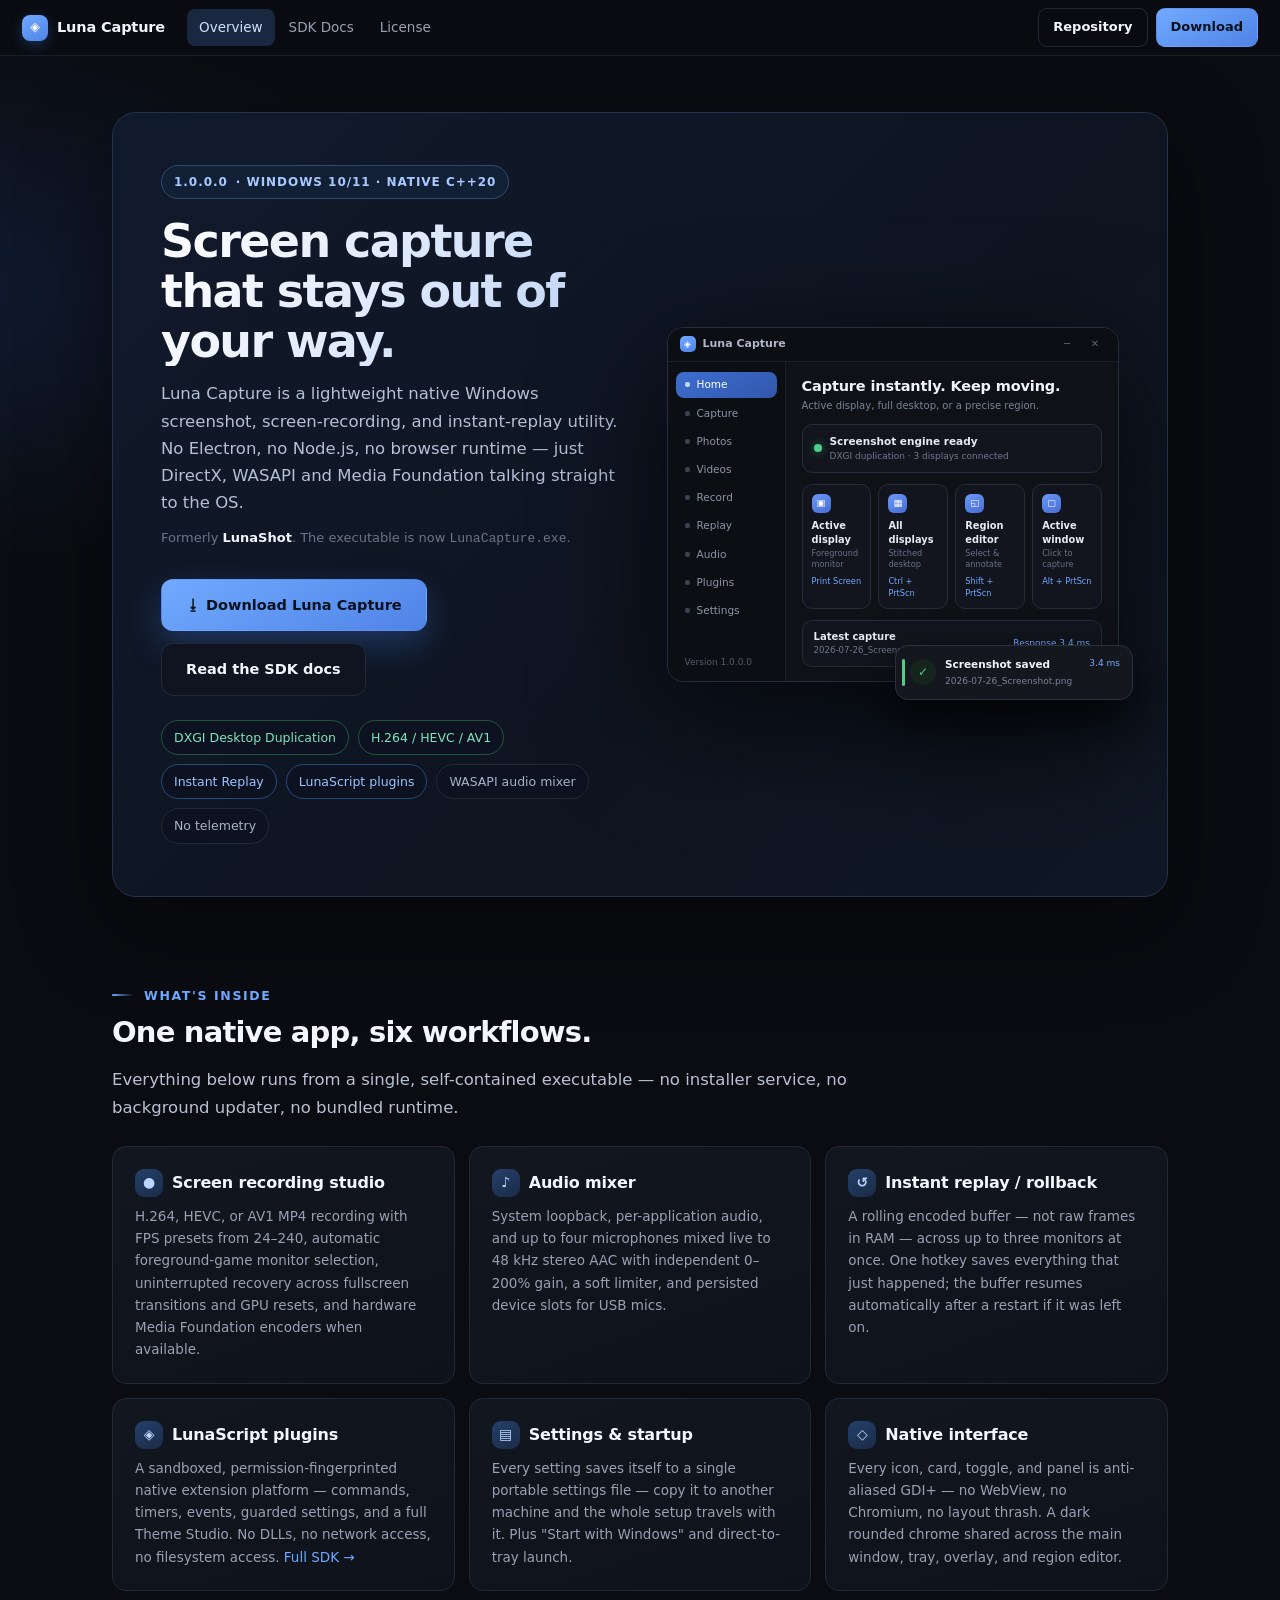
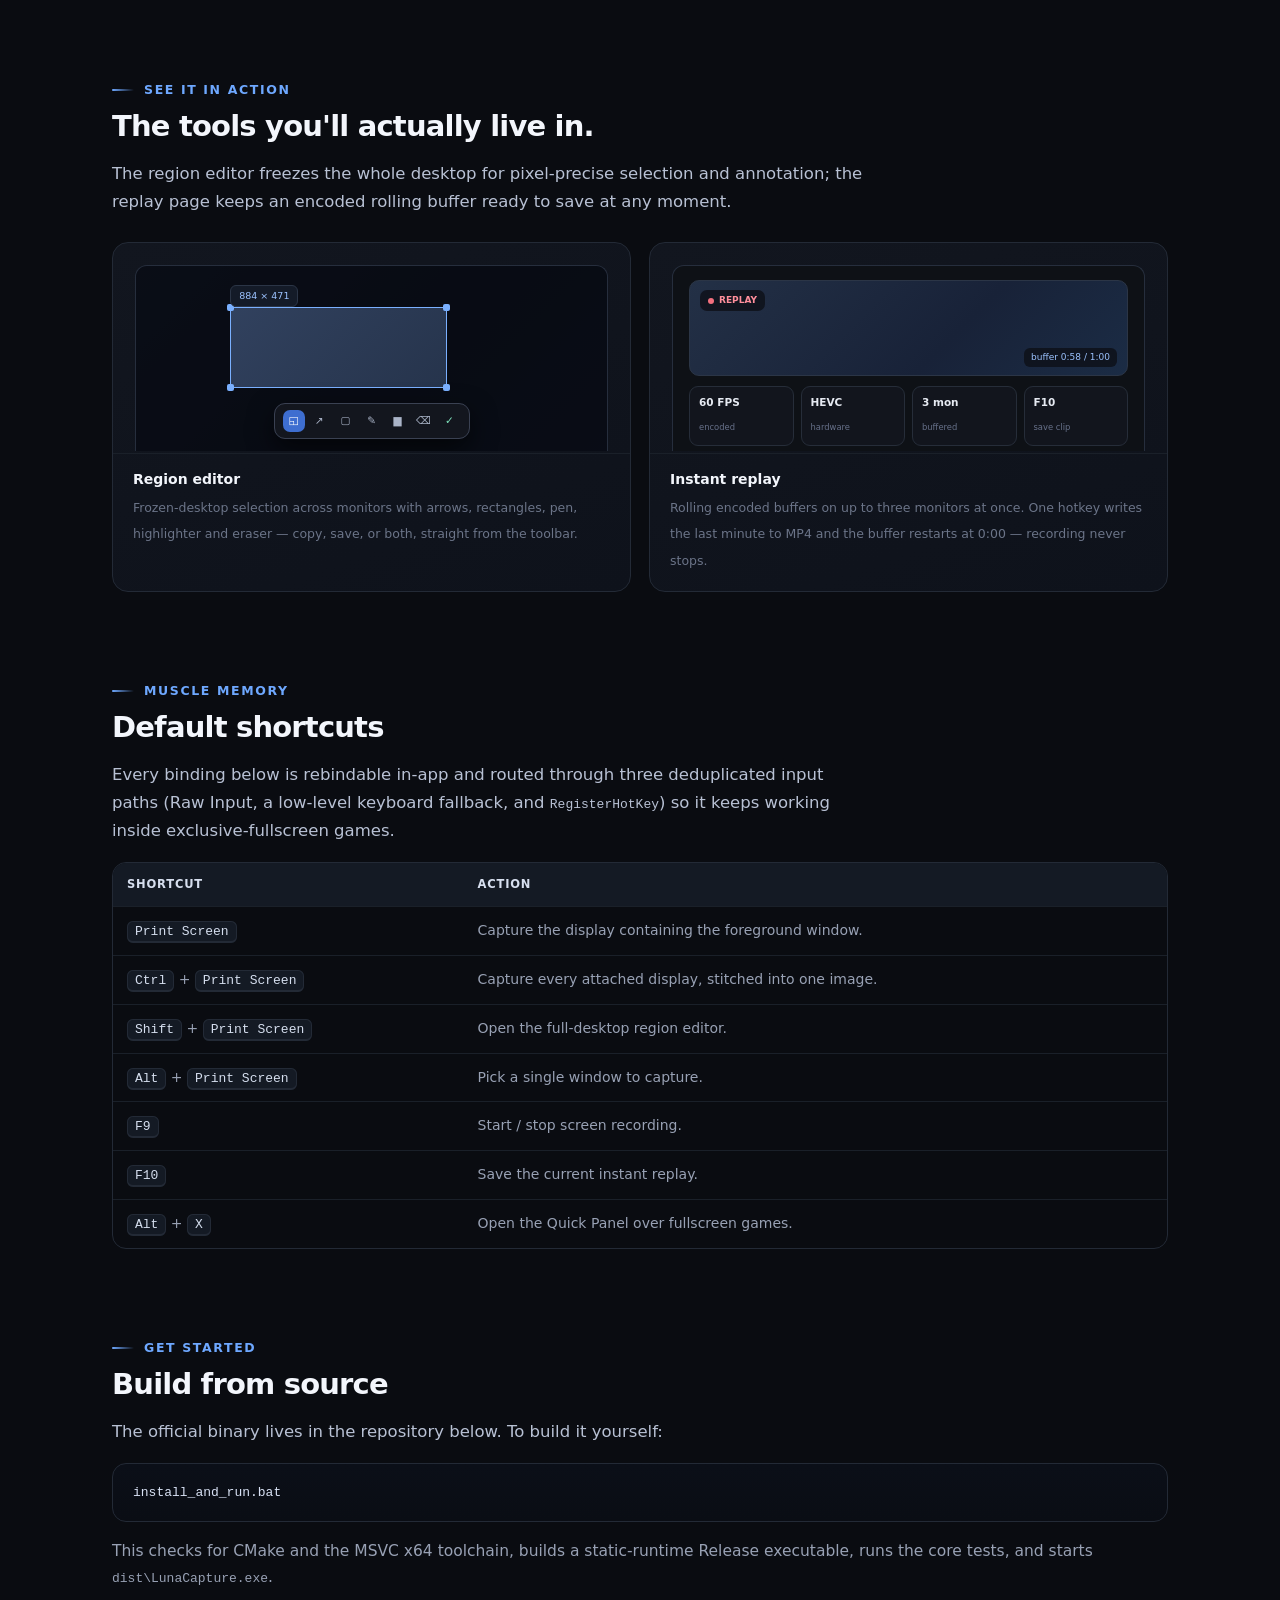
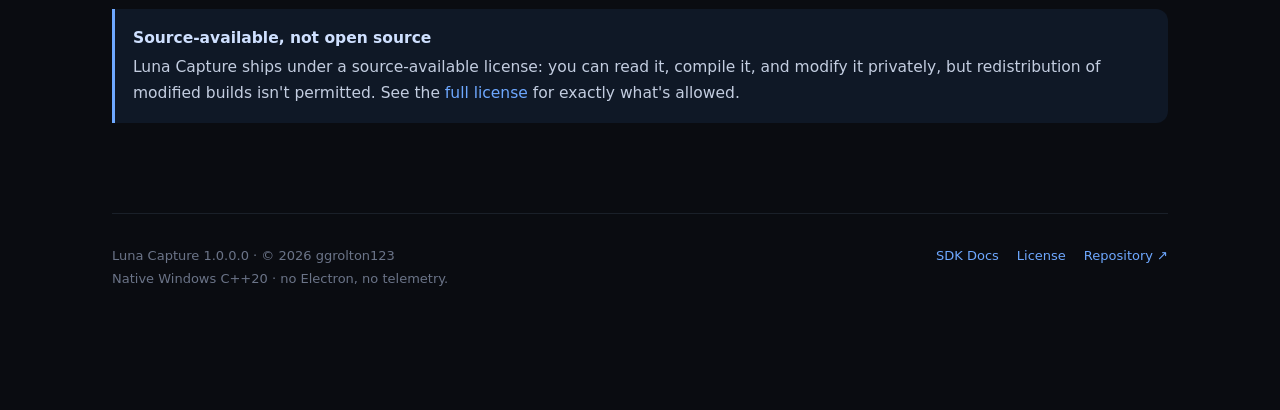
==== docs/index.html @ bbb8780d "sdfsdfsdf" ====
<!doctype html>
<html lang="en">
<head>
  <meta charset="utf-8">
  <meta name="viewport" content="width=device-width,initial-scale=1">
  <meta name="description" content="Luna Capture — a lightweight native Windows screenshot, screen-recording, and instant-replay utility written in C++20. No Electron, no browser runtime.">
  <title>Luna Capture — native Windows screenshot &amp; recording</title>
  <link rel="stylesheet" href="style.css">
  <script src="version.js" defer></script>
</head>
<body>
<header class="sitebar">
  <a class="sitebrand" href="index.html"><span class="sitemark">◈</span><span>Luna Capture</span></a>
  <nav class="sitenav">
    <a href="index.html" class="current">Overview</a>
    <a href="plugin-sdk.html">SDK Docs</a>
    <a href="license.html">License</a>
  </nav>
  <div class="siteactions">
    <a class="sitebtn ghost" href="https://github.com/LouSkull/LunaCapture" target="_blank" rel="noopener">Repository</a>
    <a class="sitebtn solid" href="https://github.com/LouSkull/LunaCapture/releases" target="_blank" rel="noopener">Download</a>
  </div>
</header>

<main class="page">
  <header class="hero split">
    <div>
      <span class="eyebrow"><span class="app-version">1.0.0.0</span> · WINDOWS 10/11 · NATIVE C++20</span>
      <h1>Screen capture that stays out of your way.</h1>
      <p class="lead">Luna Capture is a lightweight native Windows screenshot, screen-recording, and instant-replay utility. No Electron, no Node.js, no browser runtime — just DirectX, WASAPI and Media Foundation talking straight to the OS.</p>
      <p class="formerly">Formerly <strong>LunaShot</strong>. The executable is now <code>LunaCapture.exe</code>.</p>
      <div class="cta">
        <a class="btn primary" href="https://github.com/LouSkull/LunaCapture/releases" target="_blank" rel="noopener">⭳ Download Luna Capture</a>
        <a class="btn secondary" href="plugin-sdk.html">Read the SDK docs</a>
      </div>
      <div class="chips">
        <span class="chip ok">DXGI Desktop Duplication</span>
        <span class="chip ok">H.264 / HEVC / AV1</span>
        <span class="chip blue">Instant Replay</span>
        <span class="chip blue">LunaScript plugins</span>
        <span class="chip">WASAPI audio mixer</span>
        <span class="chip">No telemetry</span>
      </div>
    </div>

    <!-- The actual app, redrawn in CSS — no screenshots, fully offline. -->
    <div class="heroart" aria-hidden="true">
      <div class="appwin">
        <div class="titlebar">
          <span class="t-title"><span class="sitemark">◈</span>Luna Capture</span>
          <span class="t-controls"><span>─</span><span>✕</span></span>
        </div>
        <div class="appbody">
          <div class="appside">
            <div class="navitem on"><span class="dot"></span>Home</div>
            <div class="navitem"><span class="dot"></span>Capture</div>
            <div class="navitem"><span class="dot"></span>Photos</div>
            <div class="navitem"><span class="dot"></span>Videos</div>
            <div class="navitem"><span class="dot"></span>Record</div>
            <div class="navitem"><span class="dot"></span>Replay</div>
            <div class="navitem"><span class="dot"></span>Audio</div>
            <div class="navitem"><span class="dot"></span>Plugins</div>
            <div class="navitem"><span class="dot"></span>Settings</div>
            <div class="navver">Version <span class="app-version">1.0.0.0</span></div>
          </div>
          <div class="appmain">
            <div class="headline">Capture instantly. Keep moving.</div>
            <div class="subline">Active display, full desktop, or a precise region.</div>
            <div class="appstatus">
              <span class="led"></span>
              <div>
                <div class="s-title">Screenshot engine ready</div>
                <div class="s-sub">DXGI duplication · 3 displays connected</div>
              </div>
            </div>
            <div class="appcards">
              <div class="appcard"><div class="badge">▣</div><div class="c-title">Active display</div><div class="c-sub">Foreground monitor</div><div class="c-key">Print Screen</div></div>
              <div class="appcard"><div class="badge">▦</div><div class="c-title">All displays</div><div class="c-sub">Stitched desktop</div><div class="c-key">Ctrl + PrtScn</div></div>
              <div class="appcard"><div class="badge">◱</div><div class="c-title">Region editor</div><div class="c-sub">Select &amp; annotate</div><div class="c-key">Shift + PrtScn</div></div>
              <div class="appcard"><div class="badge">▢</div><div class="c-title">Active window</div><div class="c-sub">Click to capture</div><div class="c-key">Alt + PrtScn</div></div>
            </div>
            <div class="applatest">
              <div>
                <div class="l-title">Latest capture</div>
                <div class="l-sub">2026-07-26_Screenshot.png</div>
              </div>
              <span class="l-ms">Response 3.4 ms</span>
            </div>
          </div>
        </div>
      </div>
      <div class="toastmock">
        <span class="glyph">✓</span>
        <div>
          <div class="tm-title">Screenshot saved</div>
          <div class="tm-sub">2026-07-26_Screenshot.png</div>
        </div>
        <span class="tm-ms">3.4 ms</span>
      </div>
    </div>
  </header>

  <section id="features">
    <div class="sec-tag">What's inside</div>
    <h2>One native app, six workflows.</h2>
    <p class="lead">Everything below runs from a single, self-contained executable — no installer service, no background updater, no bundled runtime.</p>
    <div class="grid">
      <div class="card">
        <h3><span class="ico">●</span>Screen recording studio</h3>
        <p>H.264, HEVC, or AV1 MP4 recording with FPS presets from 24–240, automatic foreground-game monitor selection, uninterrupted recovery across fullscreen transitions and GPU resets, and hardware Media Foundation encoders when available.</p>
      </div>
      <div class="card">
        <h3><span class="ico">♪</span>Audio mixer</h3>
        <p>System loopback, per-application audio, and up to four microphones mixed live to 48 kHz stereo AAC with independent 0–200% gain, a soft limiter, and persisted device slots for USB mics.</p>
      </div>
      <div class="card">
        <h3><span class="ico">↺</span>Instant replay / rollback</h3>
        <p>A rolling encoded buffer — not raw frames in RAM — across up to three monitors at once. One hotkey saves everything that just happened; the buffer resumes automatically after a restart if it was left on.</p>
      </div>
      <div class="card">
        <h3><span class="ico">◈</span>LunaScript plugins</h3>
        <p>A sandboxed, permission-fingerprinted native extension platform — commands, timers, events, guarded settings, and a full Theme Studio. No DLLs, no network access, no filesystem access. <a href="plugin-sdk.html">Full SDK →</a></p>
      </div>
      <div class="card">
        <h3><span class="ico">▤</span>Settings &amp; startup</h3>
        <p>Every setting saves itself to a single portable settings file — copy it to another machine and the whole setup travels with it. Plus "Start with Windows" and direct-to-tray launch.</p>
      </div>
      <div class="card">
        <h3><span class="ico">◇</span>Native interface</h3>
        <p>Every icon, card, toggle, and panel is anti-aliased GDI+ — no WebView, no Chromium, no layout thrash. A dark rounded chrome shared across the main window, tray, overlay, and region editor.</p>
      </div>
    </div>
  </section>

  <section id="previews">
    <div class="sec-tag">See it in action</div>
    <h2>The tools you'll actually live in.</h2>
    <p class="lead">The region editor freezes the whole desktop for pixel-precise selection and annotation; the replay page keeps an encoded rolling buffer ready to save at any moment.</p>
    <div class="previews">
      <div class="preview">
        <div class="p-art">
          <div class="regionmock">
            <div class="sel"><i></i><i></i><i></i><i></i></div>
            <div class="size">884 × 471</div>
            <div class="rtools">
              <span class="on">◱</span><span>↗</span><span>▢</span><span>✎</span><span>▆</span><span>⌫</span><span class="ok">✓</span>
            </div>
          </div>
        </div>
        <div class="p-caption">
          <b>Region editor</b>
          <span>Frozen-desktop selection across monitors with arrows, rectangles, pen, highlighter and eraser — copy, save, or both, straight from the toolbar.</span>
        </div>
      </div>
      <div class="preview">
        <div class="p-art">
          <div class="replaymock">
            <div class="r-tile">
              <span class="rec"><i></i>REPLAY</span>
              <span class="stamp">buffer 0:58 / 1:00</span>
            </div>
            <div class="r-stats">
              <div class="r-stat"><b>60 FPS</b><span>encoded</span></div>
              <div class="r-stat"><b>HEVC</b><span>hardware</span></div>
              <div class="r-stat"><b>3 mon</b><span>buffered</span></div>
              <div class="r-stat"><b>F10</b><span>save clip</span></div>
            </div>
          </div>
        </div>
        <div class="p-caption">
          <b>Instant replay</b>
          <span>Rolling encoded buffers on up to three monitors at once. One hotkey writes the last minute to MP4 and the buffer restarts at 0:00 — recording never stops.</span>
        </div>
      </div>
    </div>
  </section>

  <section id="shortcuts">
    <div class="sec-tag">Muscle memory</div>
    <h2>Default shortcuts</h2>
    <p class="lead">Every binding below is rebindable in-app and routed through three deduplicated input paths (Raw Input, a low-level keyboard fallback, and <code>RegisterHotKey</code>) so it keeps working inside exclusive-fullscreen games.</p>
    <table>
      <thead><tr><th>Shortcut</th><th>Action</th></tr></thead>
      <tbody>
        <tr><td><kbd>Print Screen</kbd></td><td>Capture the display containing the foreground window.</td></tr>
        <tr><td><kbd>Ctrl</kbd> + <kbd>Print Screen</kbd></td><td>Capture every attached display, stitched into one image.</td></tr>
        <tr><td><kbd>Shift</kbd> + <kbd>Print Screen</kbd></td><td>Open the full-desktop region editor.</td></tr>
        <tr><td><kbd>Alt</kbd> + <kbd>Print Screen</kbd></td><td>Pick a single window to capture.</td></tr>
        <tr><td><kbd>F9</kbd></td><td>Start / stop screen recording.</td></tr>
        <tr><td><kbd>F10</kbd></td><td>Save the current instant replay.</td></tr>
        <tr><td><kbd>Alt</kbd> + <kbd>X</kbd></td><td>Open the Quick Panel over fullscreen games.</td></tr>
      </tbody>
    </table>
  </section>

  <section id="get-started">
    <div class="sec-tag">Get started</div>
    <h2>Build from source</h2>
    <p class="lead">The official binary lives in the repository below. To build it yourself:</p>
    <pre><code>install_and_run.bat</code></pre>
    <p>This checks for CMake and the MSVC x64 toolchain, builds a static-runtime Release executable, runs the core tests, and starts <code>dist\LunaCapture.exe</code>.</p>
    <div class="note"><strong>Source-available, not open source</strong>Luna Capture ships under a source-available license: you can read it, compile it, and modify it privately, but redistribution of modified builds isn't permitted. See the <a href="license.html">full license</a> for exactly what's allowed.</div>
  </section>

  <footer class="footer">
    <div>Luna Capture <span class="app-version">1.0.0.0</span> · © 2026 ggrolton123<br>Native Windows C++20 · no Electron, no telemetry.</div>
    <nav>
      <a href="plugin-sdk.html">SDK Docs</a>
      <a href="license.html">License</a>
      <a href="https://github.com/LouSkull/LunaCapture" target="_blank" rel="noopener">Repository ↗</a>
    </nav>
  </footer>
</main>
</body>
</html>
---- docs/style.css ----
/* ============================================================================
   Luna Capture — shared site design system.
   Every page (index.html, sdk.html, license.html, docs/plugin-sdk.html) links
   this single stylesheet; page files carry no page-specific <style> blocks.
   ========================================================================== */

:root{
  color-scheme:dark;
  --bg:#0a0c11;--panel:#0d1017;--card:#12161f;--card2:#161c27;
  --line:#232a36;--line2:#1a2029;
  --text:#f3f6fc;--muted:#98a1b4;--dim:#6b7488;
  --accent:#6ea8ff;--accent2:#5b93ec;--accentsoft:#1a2740;
  --green:#4ecd8b;--yellow:#f4b64c;--red:#f3707e;--violet:#bba7ff;
  --code:#0a0d14;--radius:14px;
  --grad-accent:linear-gradient(150deg,#71aaff,#4f83e6);
  --hero-border:#23324e;
  --hero-bg:linear-gradient(135deg,#111a2c 0,#0e1420 60%,#101825 100%);
}
*{box-sizing:border-box}
html{scroll-behavior:smooth}
body{
  margin:0;color:var(--text);
  background:
    radial-gradient(1100px 460px at 82% -8%,#12244a 0,transparent 60%),
    radial-gradient(900px 500px at -5% 8%,#101a30 0,transparent 55%),
    var(--bg);
  font:15.5px/1.7 "Segoe UI",system-ui,-apple-system,sans-serif;
  -webkit-font-smoothing:antialiased;
}
a{color:var(--accent);text-decoration:none}
a:hover{color:#9cc3ff}
code,kbd{font:13px/1.5 "Cascadia Code",Consolas,monospace}
kbd{padding:2px 7px;border:1px solid var(--line);border-bottom-width:2px;border-radius:6px;background:#141a24;color:#d5deee}
p,li{color:var(--muted)}
strong{color:var(--text);font-weight:600}
ul,ol{padding-left:20px}
li{margin:6px 0}
li::marker{color:var(--accent2)}
::selection{background:#2c4a7f;color:#fff}

/* ---- top navigation bar (identical on every page) ----------------------- */
.sitebar{position:sticky;top:0;z-index:60;display:flex;align-items:center;gap:22px;height:56px;padding:0 22px;border-bottom:1px solid var(--line2);background:rgba(10,12,17,.88);backdrop-filter:blur(14px)}
.sitebrand{display:flex;align-items:center;gap:9px;font-weight:700;color:var(--text);font-size:14.5px;letter-spacing:-.01em}
.sitemark{width:26px;height:26px;border-radius:8px;display:grid;place-items:center;font-size:13px;color:#fff;background:var(--grad-accent);flex:none;box-shadow:0 4px 14px #3f74d955}
.sitenav{display:flex;gap:2px;margin-right:auto}
.sitenav a{padding:7px 12px;border-radius:8px;color:var(--muted);font-size:13.5px;font-weight:500}
.sitenav a:hover{background:#151b26;color:var(--text)}
.sitenav a.current{background:var(--accentsoft);color:#cfe0ff}
.siteactions{display:flex;gap:8px}
.sitebtn{padding:7px 14px;border-radius:9px;font-size:13px;font-weight:600;border:1px solid transparent;display:inline-block}
.sitebtn.ghost{border-color:var(--line);color:var(--text)}
.sitebtn.ghost:hover{border-color:var(--accent2);color:#fff}
.sitebtn.solid{background:var(--grad-accent);color:#0a1220}
.sitebtn.solid:hover{filter:brightness(1.08)}
@media(max-width:760px){.sitenav{display:none}}

/* ---- generic content shell ---------------------------------------------- */
main.page{max-width:1120px;margin:0 auto;padding:56px 32px 120px}
section{scroll-margin-top:70px;margin:88px 0}
.sec-tag{display:flex;align-items:center;gap:10px;color:var(--accent);font-size:12.5px;font-weight:700;letter-spacing:.13em;text-transform:uppercase;margin-bottom:10px}
.sec-tag::before{content:"";width:22px;height:2px;border-radius:2px;background:linear-gradient(90deg,var(--accent),transparent)}
h2{margin:0 0 14px;font-size:29px;letter-spacing:-.028em;line-height:1.15}
h3{margin:32px 0 10px;font-size:18px;letter-spacing:-.01em;color:#e7edf8}
h4{margin:24px 0 8px;color:#d8e2f3}
.lead{font-size:16.5px;color:#b8c1d4;max-width:760px}
.anchor{color:var(--dim);opacity:0;margin-left:8px;font-weight:400;transition:.15s;font-size:16px}
h2:hover .anchor{opacity:1}
.hidden{display:none!important}

/* ---- hero ---------------------------------------------------------------- */
.hero{padding:44px 44px;border:1px solid var(--hero-border);border-radius:24px;background:var(--hero-bg);box-shadow:0 30px 90px #0006}
.eyebrow{display:inline-flex;align-items:center;gap:8px;padding:6px 12px;border:1px solid #2f496f;border-radius:999px;background:#122036;color:#a9c8ff;font-size:12px;font-weight:700;letter-spacing:.08em}
.hero h1{margin:18px 0 14px;font-size:44px;line-height:1.08;letter-spacing:-.035em;background:linear-gradient(120deg,#fff,#bcd2f6);-webkit-background-clip:text;background-clip:text;color:transparent}
/* One rule for every hero paragraph, whether or not it carries .lead — otherwise
   the landing hero (p.lead) and the docs heroes (bare p) drift apart in size. */
.hero p.lead,.hero>p{margin:0;color:#b4c0d6;font-size:16.5px;line-height:1.65;max-width:820px}
.hero .formerly{margin-top:10px;color:var(--dim);font-size:13px}
.hero .meta{margin-top:16px;color:var(--dim);font-size:13px}

/* split hero used on the landing page: copy left, live app preview right */
.hero.split{display:grid;grid-template-columns:minmax(0,1.02fr) minmax(0,1fr);gap:44px;align-items:center;text-align:left;padding:52px 48px;overflow:hidden}
.hero.split h1{font-size:46px}
@media(max-width:1000px){.hero.split{grid-template-columns:1fr}.hero.split .heroart{margin-top:8px}}

.chips{display:flex;flex-wrap:wrap;gap:9px;margin-top:24px}
.chip{padding:6px 12px;border:1px solid var(--line);border-radius:999px;background:#0d1220;color:#a7b3c9;font-size:12.5px}
.chip.ok{border-color:#215541;color:#7fe3bd}
.chip.blue{border-color:#274a78;color:#9cc3ff}

.cta{display:flex;gap:12px;margin-top:30px;flex-wrap:wrap}
.btn{padding:13px 24px;border-radius:12px;font-size:14.5px;font-weight:700;display:inline-flex;align-items:center;gap:8px;border:1px solid transparent}
.btn.primary{background:var(--grad-accent);color:#0a1220;box-shadow:0 14px 34px #3f74d955}
.btn.primary:hover{filter:brightness(1.07)}
.btn.secondary{border-color:var(--line);color:var(--text);background:#0f1420}
.btn.secondary:hover{border-color:var(--accent2);color:#fff}

/* ---- cards & grids ------------------------------------------------------- */
.grid{display:grid;grid-template-columns:repeat(3,1fr);gap:14px;margin:24px 0}
.grid.two{grid-template-columns:repeat(2,1fr)}
.card{padding:22px;border:1px solid var(--line);border-radius:var(--radius);background:linear-gradient(160deg,var(--card),#0e121b);transition:transform .18s,border-color .18s,box-shadow .18s}
.card:hover{transform:translateY(-2px);border-color:#2e3c52;box-shadow:0 14px 34px #0005}
.card h3{margin:0 0 8px;font-size:16px;color:var(--text);display:flex;align-items:center;gap:9px}
.card h3 .ico{width:28px;height:28px;border-radius:9px;display:grid;place-items:center;background:linear-gradient(150deg,#25406b,#1a2b47);color:#bcd6ff;font-size:14px;flex:none}
.card p{margin:0;font-size:13.5px;line-height:1.65}
.card ul{margin:0;padding-left:18px}
.card li{margin:5px 0;font-size:13.5px}
.card.may h3{color:#84e3bb}.card.may{border-color:#215541}
.card.maynot h3{color:#f6a6b1}.card.maynot{border-color:#4a2530}
.step{width:30px;height:30px;margin-bottom:14px;border-radius:10px;display:grid;place-items:center;background:linear-gradient(150deg,#25406b,#1a2b47);color:#bcd6ff;font-weight:700}

/* ---- tables -------------------------------------------------------------- */
table{width:100%;border-collapse:separate;border-spacing:0;margin:16px 0;border:1px solid var(--line);border-radius:var(--radius);overflow:hidden}
th,td{padding:12px 14px;border-bottom:1px solid var(--line2);text-align:left;vertical-align:top;font-size:14px}
th{background:#141a24;color:#d7dfef;font-size:11.5px;text-transform:uppercase;letter-spacing:.07em;font-weight:700}
td{color:var(--muted)}
tr:last-child td{border-bottom:0}
tbody tr:hover td{background:#0f141d}
td code{color:#a9c6ff;background:#111826;padding:1px 6px;border-radius:5px}

/* ---- code, notes, tags --------------------------------------------------- */
pre{position:relative;margin:16px 0;padding:18px 20px;border:1px solid var(--line);border-radius:var(--radius);background:linear-gradient(180deg,#0b0f18,var(--code));color:#d9e2f5;overflow:auto;tab-size:4;font-size:13px;line-height:1.65}
pre::-webkit-scrollbar{height:9px}
pre::-webkit-scrollbar-thumb{background:#1e2634;border-radius:9px}
.copy{position:absolute;right:10px;top:10px;padding:5px 10px;border:1px solid var(--line);border-radius:8px;background:#141b26;color:#aeb9cd;cursor:pointer;font:12px "Segoe UI";transition:.15s}
.copy:hover{border-color:var(--accent2);color:#fff}
.k{color:#8fb4ff}.s{color:#84dcac}.n{color:#f4c078}.c{color:#69758c;font-style:italic}.p{color:#63c6ff}.fn{color:#c3b6ff}

.note{padding:16px 18px;margin:18px 0;border-left:3px solid var(--accent);border-radius:0 12px 12px 0;background:#0f1826;color:#c3cde0}
.note strong{display:block;margin-bottom:3px;color:#cfe0ff}
.note.tip{border-color:var(--green);background:#0e1c17}.note.tip strong{color:#a7f0cf}
.note.warn{border-color:var(--yellow);background:#1e1a11}.note.warn strong{color:#f6cd86}
.note.danger{border-color:var(--red);background:#221319}.note.danger strong{color:#f6a6b1}

.tag{display:inline-block;padding:1px 8px;border-radius:6px;font-size:11.5px;font-weight:600}
.tag.req{background:#2a1e24;color:#ffabb8;border:1px solid #52323b}
.tag.opt{background:#1a2230;color:#9fb2cc;border:1px solid #2b3546}
.tag.rec{background:#122a22;color:#84e3bb;border:1px solid #235141}

/* ---- docs layout (sdk + license): left sidebar, sticky, searchable ------- */
.layout{display:grid;grid-template-columns:276px minmax(0,1fr);min-height:calc(100vh - 56px)}
.sidebar{position:sticky;top:56px;height:calc(100vh - 56px);padding:24px 16px;border-right:1px solid var(--line2);background:linear-gradient(180deg,rgba(13,16,23,.96),rgba(10,12,17,.96));overflow:auto}
.sidebar::-webkit-scrollbar{width:8px}
.sidebar::-webkit-scrollbar-thumb{background:#1d2431;border-radius:8px}
.brand{display:flex;gap:12px;align-items:center;padding:0 8px;margin-bottom:20px}
.mark{width:42px;height:42px;border-radius:13px;display:grid;place-items:center;font-size:20px;color:#fff;background:var(--grad-accent);box-shadow:0 10px 26px #3f74d955}
.brand strong{display:block;font-size:16px;letter-spacing:-.01em}
.brand small{display:block;color:var(--dim);font-size:12px}
.search{width:100%;padding:10px 12px 10px 32px;margin:2px 0 14px;border:1px solid var(--line);border-radius:11px;background:#0a0e15 url("data:image/svg+xml,%3Csvg xmlns='http://www.w3.org/2000/svg' width='16' height='16' fill='none' stroke='%236b7488' stroke-width='2'%3E%3Ccircle cx='7' cy='7' r='5'/%3E%3Cpath d='M11 11l4 4'/%3E%3C/svg%3E") 10px 50% no-repeat;color:var(--text);outline:none;font-size:13px}
.search:focus{border-color:var(--accent2);box-shadow:0 0 0 3px #5b93ec22}
.sidebar nav a{display:block;padding:6px 11px;border-radius:9px;color:var(--muted);font-size:13.5px;position:relative}
.sidebar nav a:hover{background:#151b26;color:var(--text)}
.sidebar nav a.active{background:var(--accentsoft);color:#cfe0ff}
.sidebar nav a.active::before{content:"";position:absolute;left:-16px;top:8px;bottom:8px;width:3px;border-radius:3px;background:var(--accent)}
.sidebar nav .group{margin:18px 11px 6px;color:var(--dim);font-size:11px;font-weight:700;letter-spacing:.14em;text-transform:uppercase}
.navfoot{margin-top:22px;padding:12px 11px 0;border-top:1px solid var(--line2);color:var(--dim);font-size:12px}
.layout main{width:min(1040px,100%);padding:44px 60px 120px}
.layout .hero{padding:40px 40px 34px;border-radius:22px}
.layout .hero h1{font-size:38px}
.layout section{scroll-margin-top:78px;margin:62px 0}

/* ---- footer -------------------------------------------------------------- */
.footer{margin-top:90px;padding:30px 0 0;border-top:1px solid var(--line2);color:var(--dim);font-size:13px;line-height:1.8;display:flex;justify-content:space-between;flex-wrap:wrap;gap:16px}
.footer nav{display:flex;gap:18px}
/* docs pages use a prose footer, not the two-column landing footer */
.layout .footer{display:block;margin-top:80px;padding-top:26px}

/* ============================================================================
   Landing-page app previews — the real UI redrawn in CSS, so the site shows
   the product without shipping screenshots (fully offline, no images).
   ========================================================================== */
.heroart{position:relative;filter:drop-shadow(0 34px 60px #000a)}
.appwin{border:1px solid #262e3d;border-radius:16px;background:#0e1116;overflow:hidden;font-size:11px;line-height:1.45}
.appwin .titlebar{display:flex;align-items:center;height:34px;padding:0 12px;background:#0b0e13;border-bottom:1px solid #1a2029}
.appwin .titlebar .t-title{color:#aeb6c6;font-size:11px;font-weight:600;display:flex;align-items:center;gap:7px}
.appwin .titlebar .t-title .sitemark{width:16px;height:16px;border-radius:5px;font-size:9px;box-shadow:none}
.appwin .titlebar .t-controls{margin-left:auto;display:flex;gap:6px;color:#5b6373;font-size:10px}
.appwin .titlebar .t-controls span{width:22px;height:20px;display:grid;place-items:center;border-radius:6px}
.appwin .titlebar .t-controls span:hover{background:#1a212c}
.appbody{display:grid;grid-template-columns:118px 1fr;min-height:302px}
.appside{padding:10px 8px;background:#0b0e13;border-right:1px solid #1a2029;display:flex;flex-direction:column;gap:2px}
.appside .navitem{display:flex;align-items:center;gap:7px;padding:5.5px 9px;border-radius:8px;color:#8c94a6;font-size:10.5px;font-weight:500}
.appside .navitem .dot{width:5px;height:5px;border-radius:2px;background:#39424f;flex:none}
.appside .navitem.on{background:linear-gradient(150deg,#3e6ed0,#3157ab);color:#fff}
.appside .navitem.on .dot{background:#bcd6ff}
.appside .navver{margin-top:auto;padding:8px 9px 2px;color:#525b6b;font-size:9px}
.appmain{padding:14px 16px}
.appmain .headline{color:#f0f3f9;font-size:14.5px;font-weight:700;letter-spacing:-.01em}
.appmain .subline{color:#79839a;font-size:10px;margin-top:2px}
.appstatus{display:flex;align-items:center;gap:8px;margin-top:11px;padding:9px 11px;border:1px solid #262d39;border-radius:10px;background:#12151d}
.appstatus .led{width:8px;height:8px;border-radius:50%;background:var(--green);box-shadow:0 0 8px #4ecd8b88;flex:none}
.appstatus .s-title{color:#e6eaf2;font-size:10.5px;font-weight:600}
.appstatus .s-sub{color:#6f7990;font-size:9px}
.appcards{display:grid;grid-template-columns:repeat(4,1fr);gap:7px;margin-top:11px}
.appcard{padding:9px 9px 8px;border:1px solid #262d39;border-radius:10px;background:#12151d}
.appcard .badge{width:19px;height:19px;border-radius:6px;background:linear-gradient(150deg,#6c96f6,#466ed6);display:grid;place-items:center;color:#fff;font-size:9.5px;margin-bottom:6px}
.appcard .c-title{color:#e6eaf2;font-size:9.8px;font-weight:600}
.appcard .c-sub{color:#67718a;font-size:8.2px;margin-top:1px;line-height:1.35}
.appcard .c-key{color:#71a9ff;font-size:8.2px;margin-top:6px}
.applatest{display:flex;align-items:center;gap:9px;margin-top:11px;padding:9px 11px;border:1px solid #262d39;border-radius:10px;background:#12151d}
.applatest .l-title{color:#e6eaf2;font-size:10px;font-weight:600}
.applatest .l-sub{color:#6f7990;font-size:8.6px}
.applatest .l-ms{margin-left:auto;color:#71a9ff;font-size:9px}

/* floating toast mockup — matches the in-app overlay (status accent + glyph) */
.toastmock{position:absolute;right:-14px;bottom:-18px;width:238px;display:flex;align-items:center;gap:9px;padding:10px 12px 10px 14px;border:1px solid #29313f;border-radius:13px;background:#14171e;box-shadow:0 18px 44px #000b}
.toastmock::before{content:"";position:absolute;left:6px;top:13px;bottom:13px;width:3px;border-radius:2px;background:var(--green)}
.toastmock .glyph{width:26px;height:26px;border-radius:50%;display:grid;place-items:center;background:#15251e;color:var(--green);font-size:12px;flex:none}
.toastmock .tm-title{color:#f0f3f9;font-size:10.5px;font-weight:600}
.toastmock .tm-sub{color:#79839a;font-size:9px}
.toastmock .tm-ms{margin-left:auto;color:#71a9ff;font-size:9px;align-self:flex-start}
.toastmock.warn::before{background:var(--yellow)}
.toastmock.warn .glyph{background:#2a2314;color:var(--yellow)}

/* preview gallery on the landing page */
.previews{display:grid;grid-template-columns:1fr 1fr;gap:18px;margin-top:26px}
.preview{border:1px solid var(--line);border-radius:16px;background:linear-gradient(160deg,var(--card),#0e121b);overflow:hidden}
.preview .p-art{position:relative;padding:22px 22px 0;min-height:210px}
.preview .p-caption{padding:14px 20px 18px;border-top:1px solid var(--line2)}
.preview .p-caption b{display:block;color:var(--text);font-size:14px;margin-bottom:2px}
.preview .p-caption span{color:var(--dim);font-size:12.5px;line-height:1.5}
@media(max-width:900px){.previews{grid-template-columns:1fr}}

/* region editor mockup */
.regionmock{position:relative;height:186px;border-radius:12px 12px 0 0;background:linear-gradient(135deg,#1c2333,#141a26 55%,#182030);border:1px solid #262e3d;border-bottom:0;overflow:hidden}
.regionmock .dim{position:absolute;inset:0;background:#060810cc}
.regionmock .sel{position:absolute;left:20%;top:22%;width:46%;height:44%;border:1.5px solid #7ab0ff;background:linear-gradient(135deg,#31415e,#26344c);box-shadow:0 0 0 9999px #060810cc}
.regionmock .sel i{position:absolute;width:7px;height:7px;background:#7ab0ff;border-radius:2px}
.regionmock .sel i:nth-child(1){left:-4px;top:-4px}
.regionmock .sel i:nth-child(2){right:-4px;top:-4px}
.regionmock .sel i:nth-child(3){left:-4px;bottom:-4px}
.regionmock .sel i:nth-child(4){right:-4px;bottom:-4px}
.regionmock .size{position:absolute;left:20%;top:calc(22% - 22px);padding:2px 8px;border-radius:6px;background:#141b28;border:1px solid #2b3546;color:#9cc3ff;font-size:9.5px}
.regionmock .rtools{position:absolute;left:50%;bottom:12px;transform:translateX(-50%);display:flex;gap:4px;padding:6px 8px;border:1px solid #3a4152;border-radius:11px;background:#141720ee;box-shadow:0 10px 26px #0009}
.regionmock .rtools span{width:22px;height:22px;display:grid;place-items:center;border-radius:7px;color:#aab4c8;font-size:10.5px}
.regionmock .rtools span.on{background:#3e6ed0;color:#fff}
.regionmock .rtools span.ok{color:#7fe3bd}

/* replay / recording mockup */
.replaymock{height:186px;border-radius:12px 12px 0 0;border:1px solid #262e3d;border-bottom:0;background:#0e1116;padding:14px 16px;overflow:hidden}
.replaymock .r-tile{position:relative;height:96px;border-radius:10px;background:linear-gradient(135deg,#233046,#182238 60%,#1b2c45);border:1px solid #2b3546;overflow:hidden}
.replaymock .r-tile .rec{position:absolute;left:10px;top:9px;display:flex;align-items:center;gap:5px;padding:3px 8px;border-radius:7px;background:#0d1017cc;color:#ff8f9c;font-size:9px;font-weight:700}
.replaymock .r-tile .rec i{width:6px;height:6px;border-radius:50%;background:#f3707e;animation:blink 1.2s steps(2,start) infinite}
@keyframes blink{to{visibility:hidden}}
.replaymock .r-tile .stamp{position:absolute;right:10px;bottom:8px;padding:2px 7px;border-radius:6px;background:#0d1017cc;color:#9cc3ff;font-size:9px}
.replaymock .r-stats{display:grid;grid-template-columns:repeat(4,1fr);gap:7px;margin-top:10px}
.replaymock .r-stat{padding:7px 9px;border:1px solid #262d39;border-radius:9px;background:#12151d}
.replaymock .r-stat b{display:block;color:#e6eaf2;font-size:10.5px}
.replaymock .r-stat span{color:#67718a;font-size:8.4px}

/* responsive tweaks shared by every page */
@media(max-width:920px){
  .layout{display:block}
  .sidebar{position:relative;width:100%;height:auto;border-right:0;border-bottom:1px solid var(--line2)}
  .sidebar nav{columns:2;column-gap:10px}
  .sidebar nav .group{break-after:avoid}
  .layout main{width:100%;padding:28px 20px 90px}
  .grid,.grid.two{grid-template-columns:1fr}
  .layout .hero{padding:26px}
  .layout .hero h1{font-size:30px}
}
@media(max-width:760px){
  main.page{padding:40px 18px 90px}
  .hero,.hero.split{padding:30px 22px}
  .hero h1,.hero.split h1{font-size:34px}
  .appcards{grid-template-columns:repeat(2,1fr)}
  .toastmock{position:static;margin-top:12px;width:100%}
}
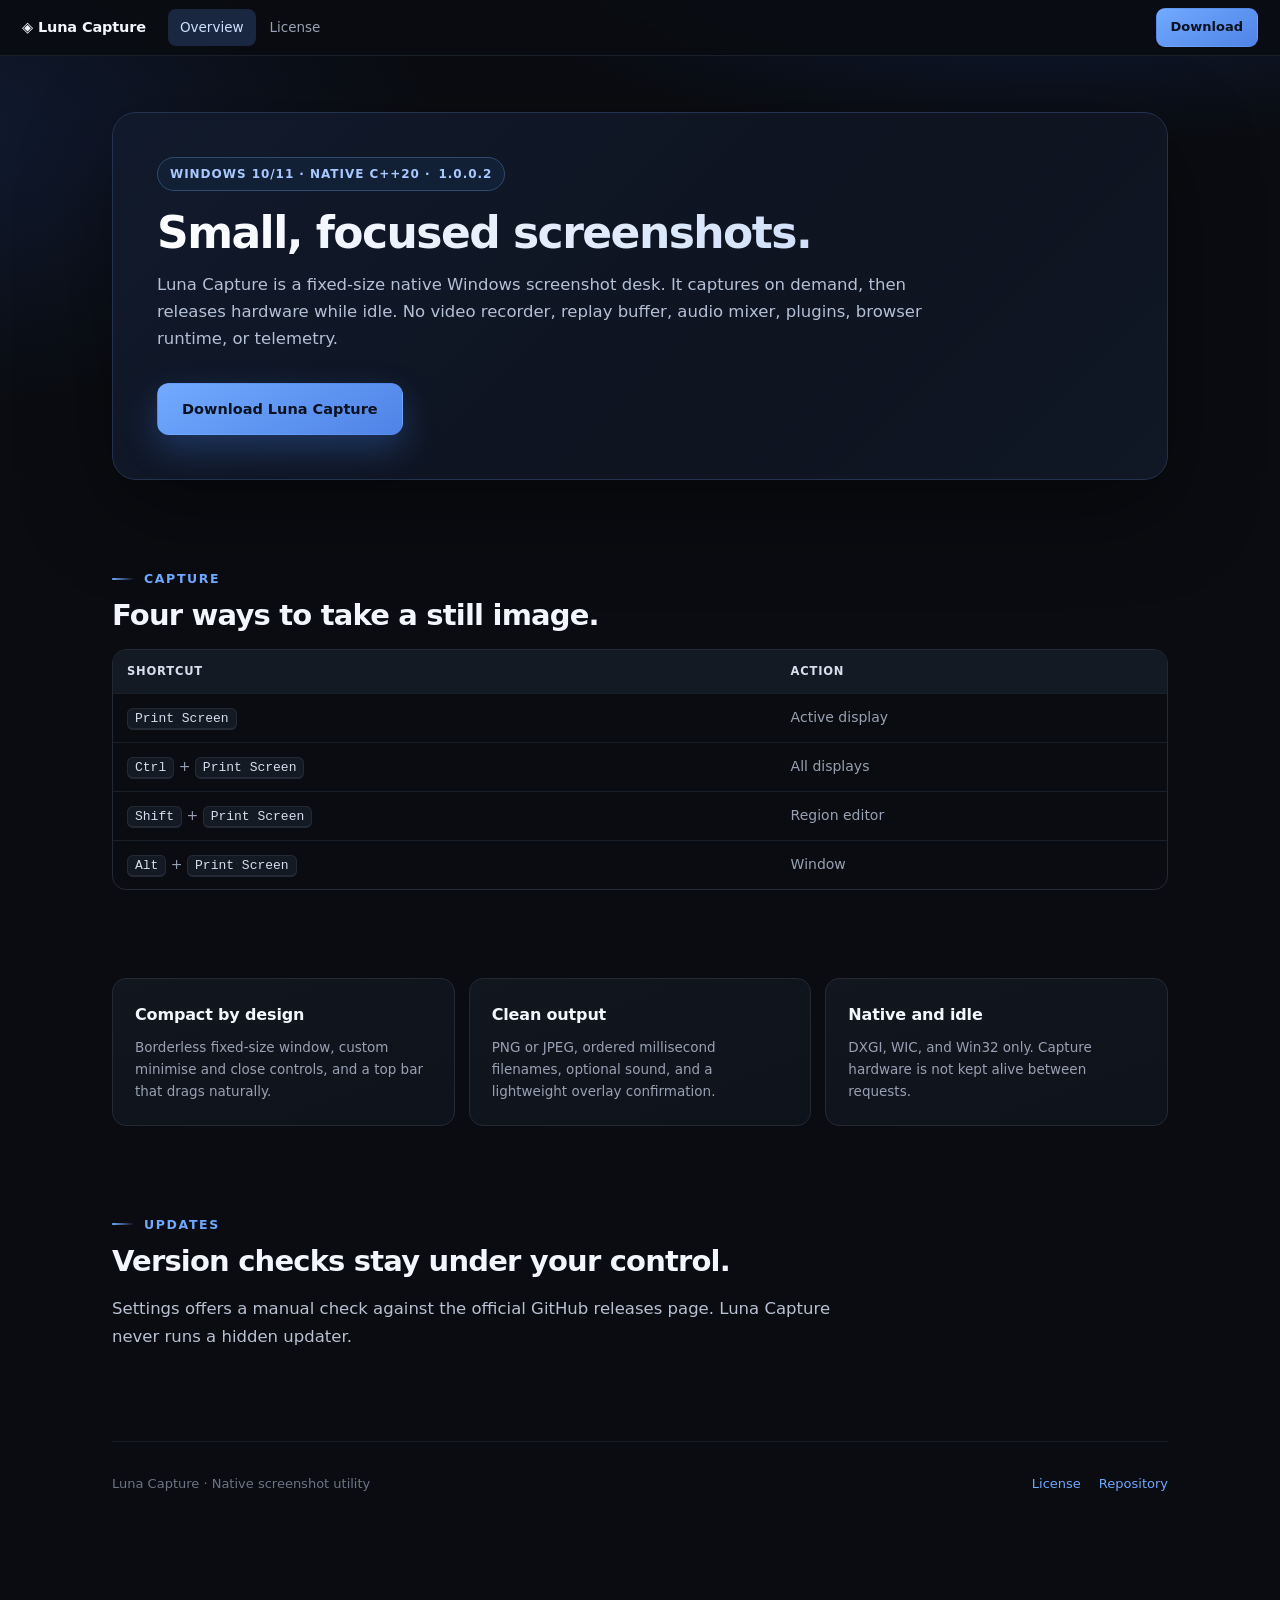
==== commit 3212aee6: "Update 2026-11-18 19:53" ====
--- a/docs/index.html
+++ b/docs/index.html
@@ -1,215 +1 @@
-<!doctype html>
-<html lang="en">
-<head>
-  <meta charset="utf-8">
-  <meta name="viewport" content="width=device-width,initial-scale=1">
-  <meta name="description" content="Luna Capture — a lightweight native Windows screenshot, screen-recording, and instant-replay utility written in C++20. No Electron, no browser runtime.">
-  <title>Luna Capture — native Windows screenshot &amp; recording</title>
-  <link rel="stylesheet" href="style.css">
-  <script src="version.js" defer></script>
-</head>
-<body>
-<header class="sitebar">
-  <a class="sitebrand" href="index.html"><span class="sitemark">◈</span><span>Luna Capture</span></a>
-  <nav class="sitenav">
-    <a href="index.html" class="current">Overview</a>
-    <a href="plugin-sdk.html">SDK Docs</a>
-    <a href="license.html">License</a>
-  </nav>
-  <div class="siteactions">
-    <a class="sitebtn ghost" href="https://github.com/LouSkull/LunaCapture" target="_blank" rel="noopener">Repository</a>
-    <a class="sitebtn solid" href="https://github.com/LouSkull/LunaCapture/releases" target="_blank" rel="noopener">Download</a>
-  </div>
-</header>
-
-<main class="page">
-  <header class="hero split">
-    <div>
-      <span class="eyebrow"><span class="app-version">1.0.0.0</span> · WINDOWS 10/11 · NATIVE C++20</span>
-      <h1>Screen capture that stays out of your way.</h1>
-      <p class="lead">Luna Capture is a lightweight native Windows screenshot, screen-recording, and instant-replay utility. No Electron, no Node.js, no browser runtime — just DirectX, WASAPI and Media Foundation talking straight to the OS.</p>
-      <p class="formerly">Formerly <strong>LunaShot</strong>. The executable is now <code>LunaCapture.exe</code>.</p>
-      <div class="cta">
-        <a class="btn primary" href="https://github.com/LouSkull/LunaCapture/releases" target="_blank" rel="noopener">⭳ Download Luna Capture</a>
-        <a class="btn secondary" href="plugin-sdk.html">Read the SDK docs</a>
-      </div>
-      <div class="chips">
-        <span class="chip ok">DXGI Desktop Duplication</span>
-        <span class="chip ok">H.264 / HEVC / AV1</span>
-        <span class="chip blue">Instant Replay</span>
-        <span class="chip blue">LunaScript plugins</span>
-        <span class="chip">WASAPI audio mixer</span>
-        <span class="chip">No telemetry</span>
-      </div>
-    </div>
-
-    <!-- The actual app, redrawn in CSS — no screenshots, fully offline. -->
-    <div class="heroart" aria-hidden="true">
-      <div class="appwin">
-        <div class="titlebar">
-          <span class="t-title"><span class="sitemark">◈</span>Luna Capture</span>
-          <span class="t-controls"><span>─</span><span>✕</span></span>
-        </div>
-        <div class="appbody">
-          <div class="appside">
-            <div class="navitem on"><span class="dot"></span>Home</div>
-            <div class="navitem"><span class="dot"></span>Capture</div>
-            <div class="navitem"><span class="dot"></span>Photos</div>
-            <div class="navitem"><span class="dot"></span>Videos</div>
-            <div class="navitem"><span class="dot"></span>Record</div>
-            <div class="navitem"><span class="dot"></span>Replay</div>
-            <div class="navitem"><span class="dot"></span>Audio</div>
-            <div class="navitem"><span class="dot"></span>Plugins</div>
-            <div class="navitem"><span class="dot"></span>Settings</div>
-            <div class="navver">Version <span class="app-version">1.0.0.0</span></div>
-          </div>
-          <div class="appmain">
-            <div class="headline">Capture instantly. Keep moving.</div>
-            <div class="subline">Active display, full desktop, or a precise region.</div>
-            <div class="appstatus">
-              <span class="led"></span>
-              <div>
-                <div class="s-title">Screenshot engine ready</div>
-                <div class="s-sub">DXGI duplication · 3 displays connected</div>
-              </div>
-            </div>
-            <div class="appcards">
-              <div class="appcard"><div class="badge">▣</div><div class="c-title">Active display</div><div class="c-sub">Foreground monitor</div><div class="c-key">Print Screen</div></div>
-              <div class="appcard"><div class="badge">▦</div><div class="c-title">All displays</div><div class="c-sub">Stitched desktop</div><div class="c-key">Ctrl + PrtScn</div></div>
-              <div class="appcard"><div class="badge">◱</div><div class="c-title">Region editor</div><div class="c-sub">Select &amp; annotate</div><div class="c-key">Shift + PrtScn</div></div>
-              <div class="appcard"><div class="badge">▢</div><div class="c-title">Active window</div><div class="c-sub">Click to capture</div><div class="c-key">Alt + PrtScn</div></div>
-            </div>
-            <div class="applatest">
-              <div>
-                <div class="l-title">Latest capture</div>
-                <div class="l-sub">2026-07-26_Screenshot.png</div>
-              </div>
-              <span class="l-ms">Response 3.4 ms</span>
-            </div>
-          </div>
-        </div>
-      </div>
-      <div class="toastmock">
-        <span class="glyph">✓</span>
-        <div>
-          <div class="tm-title">Screenshot saved</div>
-          <div class="tm-sub">2026-07-26_Screenshot.png</div>
-        </div>
-        <span class="tm-ms">3.4 ms</span>
-      </div>
-    </div>
-  </header>
-
-  <section id="features">
-    <div class="sec-tag">What's inside</div>
-    <h2>One native app, six workflows.</h2>
-    <p class="lead">Everything below runs from a single, self-contained executable — no installer service, no background updater, no bundled runtime.</p>
-    <div class="grid">
-      <div class="card">
-        <h3><span class="ico">●</span>Screen recording studio</h3>
-        <p>H.264, HEVC, or AV1 MP4 recording with FPS presets from 24–240, automatic foreground-game monitor selection, uninterrupted recovery across fullscreen transitions and GPU resets, and hardware Media Foundation encoders when available.</p>
-      </div>
-      <div class="card">
-        <h3><span class="ico">♪</span>Audio mixer</h3>
-        <p>System loopback, per-application audio, and up to four microphones mixed live to 48 kHz stereo AAC with independent 0–200% gain, a soft limiter, and persisted device slots for USB mics.</p>
-      </div>
-      <div class="card">
-        <h3><span class="ico">↺</span>Instant replay / rollback</h3>
-        <p>A rolling encoded buffer — not raw frames in RAM — across up to three monitors at once. One hotkey saves everything that just happened; the buffer resumes automatically after a restart if it was left on.</p>
-      </div>
-      <div class="card">
-        <h3><span class="ico">◈</span>LunaScript plugins</h3>
-        <p>A sandboxed, permission-fingerprinted native extension platform — commands, timers, events, guarded settings, and a full Theme Studio. No DLLs, no network access, no filesystem access. <a href="plugin-sdk.html">Full SDK →</a></p>
-      </div>
-      <div class="card">
-        <h3><span class="ico">▤</span>Settings &amp; startup</h3>
-        <p>Every setting saves itself to a single portable settings file — copy it to another machine and the whole setup travels with it. Plus "Start with Windows" and direct-to-tray launch.</p>
-      </div>
-      <div class="card">
-        <h3><span class="ico">◇</span>Native interface</h3>
-        <p>Every icon, card, toggle, and panel is anti-aliased GDI+ — no WebView, no Chromium, no layout thrash. A dark rounded chrome shared across the main window, tray, overlay, and region editor.</p>
-      </div>
-    </div>
-  </section>
-
-  <section id="previews">
-    <div class="sec-tag">See it in action</div>
-    <h2>The tools you'll actually live in.</h2>
-    <p class="lead">The region editor freezes the whole desktop for pixel-precise selection and annotation; the replay page keeps an encoded rolling buffer ready to save at any moment.</p>
-    <div class="previews">
-      <div class="preview">
-        <div class="p-art">
-          <div class="regionmock">
-            <div class="sel"><i></i><i></i><i></i><i></i></div>
-            <div class="size">884 × 471</div>
-            <div class="rtools">
-              <span class="on">◱</span><span>↗</span><span>▢</span><span>✎</span><span>▆</span><span>⌫</span><span class="ok">✓</span>
-            </div>
-          </div>
-        </div>
-        <div class="p-caption">
-          <b>Region editor</b>
-          <span>Frozen-desktop selection across monitors with arrows, rectangles, pen, highlighter and eraser — copy, save, or both, straight from the toolbar.</span>
-        </div>
-      </div>
-      <div class="preview">
-        <div class="p-art">
-          <div class="replaymock">
-            <div class="r-tile">
-              <span class="rec"><i></i>REPLAY</span>
-              <span class="stamp">buffer 0:58 / 1:00</span>
-            </div>
-            <div class="r-stats">
-              <div class="r-stat"><b>60 FPS</b><span>encoded</span></div>
-              <div class="r-stat"><b>HEVC</b><span>hardware</span></div>
-              <div class="r-stat"><b>3 mon</b><span>buffered</span></div>
-              <div class="r-stat"><b>F10</b><span>save clip</span></div>
-            </div>
-          </div>
-        </div>
-        <div class="p-caption">
-          <b>Instant replay</b>
-          <span>Rolling encoded buffers on up to three monitors at once. One hotkey writes the last minute to MP4 and the buffer restarts at 0:00 — recording never stops.</span>
-        </div>
-      </div>
-    </div>
-  </section>
-
-  <section id="shortcuts">
-    <div class="sec-tag">Muscle memory</div>
-    <h2>Default shortcuts</h2>
-    <p class="lead">Every binding below is rebindable in-app and routed through three deduplicated input paths (Raw Input, a low-level keyboard fallback, and <code>RegisterHotKey</code>) so it keeps working inside exclusive-fullscreen games.</p>
-    <table>
-      <thead><tr><th>Shortcut</th><th>Action</th></tr></thead>
-      <tbody>
-        <tr><td><kbd>Print Screen</kbd></td><td>Capture the display containing the foreground window.</td></tr>
-        <tr><td><kbd>Ctrl</kbd> + <kbd>Print Screen</kbd></td><td>Capture every attached display, stitched into one image.</td></tr>
-        <tr><td><kbd>Shift</kbd> + <kbd>Print Screen</kbd></td><td>Open the full-desktop region editor.</td></tr>
-        <tr><td><kbd>Alt</kbd> + <kbd>Print Screen</kbd></td><td>Pick a single window to capture.</td></tr>
-        <tr><td><kbd>F9</kbd></td><td>Start / stop screen recording.</td></tr>
-        <tr><td><kbd>F10</kbd></td><td>Save the current instant replay.</td></tr>
-        <tr><td><kbd>Alt</kbd> + <kbd>X</kbd></td><td>Open the Quick Panel over fullscreen games.</td></tr>
-      </tbody>
-    </table>
-  </section>
-
-  <section id="get-started">
-    <div class="sec-tag">Get started</div>
-    <h2>Build from source</h2>
-    <p class="lead">The official binary lives in the repository below. To build it yourself:</p>
-    <pre><code>install_and_run.bat</code></pre>
-    <p>This checks for CMake and the MSVC x64 toolchain, builds a static-runtime Release executable, runs the core tests, and starts <code>dist\LunaCapture.exe</code>.</p>
-    <div class="note"><strong>Source-available, not open source</strong>Luna Capture ships under a source-available license: you can read it, compile it, and modify it privately, but redistribution of modified builds isn't permitted. See the <a href="license.html">full license</a> for exactly what's allowed.</div>
-  </section>
-
-  <footer class="footer">
-    <div>Luna Capture <span class="app-version">1.0.0.0</span> · © 2026 ggrolton123<br>Native Windows C++20 · no Electron, no telemetry.</div>
-    <nav>
-      <a href="plugin-sdk.html">SDK Docs</a>
-      <a href="license.html">License</a>
-      <a href="https://github.com/LouSkull/LunaCapture" target="_blank" rel="noopener">Repository ↗</a>
-    </nav>
-  </footer>
-</main>
-</body>
-</html>
+<!doctype html><html lang="en"><head><meta charset="utf-8"><meta name="viewport" content="width=device-width,initial-scale=1"><meta name="description" content="Luna Capture is a compact native Windows screenshot tool."><title>Luna Capture</title><link rel="stylesheet" href="style.css"><script src="version.js" defer></script></head><body><header class="sitebar"><a class="sitebrand" href="index.html">◈ Luna Capture</a><nav class="sitenav"><a class="current" href="index.html">Overview</a><a href="license.html">License</a></nav><div class="siteactions"><a class="sitebtn solid" href="https://github.com/LouSkull/LunaCapture/releases">Download</a></div></header><main class="page"><header class="hero"><span class="eyebrow">WINDOWS 10/11 · NATIVE C++20 · <span class="app-version">1.0.0.0</span></span><h1>Small, focused screenshots.</h1><p class="lead">Luna Capture is a fixed-size native Windows screenshot desk. It captures on demand, then releases hardware while idle. No video recorder, replay buffer, audio mixer, plugins, browser runtime, or telemetry.</p><div class="cta"><a class="btn primary" href="https://github.com/LouSkull/LunaCapture/releases">Download Luna Capture</a></div></header><section><div class="sec-tag">Capture</div><h2>Four ways to take a still image.</h2><table><thead><tr><th>Shortcut</th><th>Action</th></tr></thead><tbody><tr><td><kbd>Print Screen</kbd></td><td>Active display</td></tr><tr><td><kbd>Ctrl</kbd> + <kbd>Print Screen</kbd></td><td>All displays</td></tr><tr><td><kbd>Shift</kbd> + <kbd>Print Screen</kbd></td><td>Region editor</td></tr><tr><td><kbd>Alt</kbd> + <kbd>Print Screen</kbd></td><td>Window</td></tr></tbody></table></section><section><div class="grid"><div class="card"><h3>Compact by design</h3><p>Borderless fixed-size window, custom minimise and close controls, and a top bar that drags naturally.</p></div><div class="card"><h3>Clean output</h3><p>PNG or JPEG, ordered millisecond filenames, optional sound, and a lightweight overlay confirmation.</p></div><div class="card"><h3>Native and idle</h3><p>DXGI, WIC, and Win32 only. Capture hardware is not kept alive between requests.</p></div></div></section><section><div class="sec-tag">Updates</div><h2>Version checks stay under your control.</h2><p class="lead">Settings offers a manual check against the official GitHub releases page. Luna Capture never runs a hidden updater.</p></section><footer class="footer"><div>Luna Capture · Native screenshot utility</div><nav><a href="license.html">License</a><a href="https://github.com/LouSkull/LunaCapture">Repository</a></nav></footer></main></body></html>
--- a/docs/style.css
+++ b/docs/style.css
@@ -1,6 +1,6 @@
 /* ============================================================================
    Luna Capture — shared site design system.
-   Every page (index.html, sdk.html, license.html, docs/plugin-sdk.html) links
+   Every published page (index.html and license.html) links
    this single stylesheet; page files carry no page-specific <style> blocks.
    ========================================================================== */
 
@@ -235,17 +235,14 @@
 .regionmock .rtools span.on{background:#3e6ed0;color:#fff}
 .regionmock .rtools span.ok{color:#7fe3bd}
 
-/* replay / recording mockup */
-.replaymock{height:186px;border-radius:12px 12px 0 0;border:1px solid #262e3d;border-bottom:0;background:#0e1116;padding:14px 16px;overflow:hidden}
-.replaymock .r-tile{position:relative;height:96px;border-radius:10px;background:linear-gradient(135deg,#233046,#182238 60%,#1b2c45);border:1px solid #2b3546;overflow:hidden}
-.replaymock .r-tile .rec{position:absolute;left:10px;top:9px;display:flex;align-items:center;gap:5px;padding:3px 8px;border-radius:7px;background:#0d1017cc;color:#ff8f9c;font-size:9px;font-weight:700}
-.replaymock .r-tile .rec i{width:6px;height:6px;border-radius:50%;background:#f3707e;animation:blink 1.2s steps(2,start) infinite}
-@keyframes blink{to{visibility:hidden}}
-.replaymock .r-tile .stamp{position:absolute;right:10px;bottom:8px;padding:2px 7px;border-radius:6px;background:#0d1017cc;color:#9cc3ff;font-size:9px}
-.replaymock .r-stats{display:grid;grid-template-columns:repeat(4,1fr);gap:7px;margin-top:10px}
-.replaymock .r-stat{padding:7px 9px;border:1px solid #262d39;border-radius:9px;background:#12151d}
-.replaymock .r-stat b{display:block;color:#e6eaf2;font-size:10.5px}
-.replaymock .r-stat span{color:#67718a;font-size:8.4px}
+/* image-only photo workspace mockup */
+.photomock{height:186px;border-radius:12px 12px 0 0;border:1px solid #262e3d;border-bottom:0;background:#0e1116;padding:14px 16px;overflow:hidden}
+.photomock .photo-grid{display:grid;grid-template-columns:repeat(3,1fr);gap:7px;height:112px}
+.photomock .photo-grid span{border:1px solid #2b3546;border-radius:8px;background:linear-gradient(135deg,#31415e,#1a273b 62%,#24405c)}
+.photomock .photo-grid span:nth-child(2n){background:linear-gradient(145deg,#2a3d36,#1c2e33 58%,#263b52)}
+.photomock .photo-status{display:flex;align-items:center;justify-content:space-between;gap:12px;padding:12px 2px 0}
+.photomock .photo-status b{color:#e6eaf2;font-size:11px}
+.photomock .photo-status span{color:#67718a;font-size:8.8px;text-align:right}
 
 /* responsive tweaks shared by every page */
 @media(max-width:920px){
